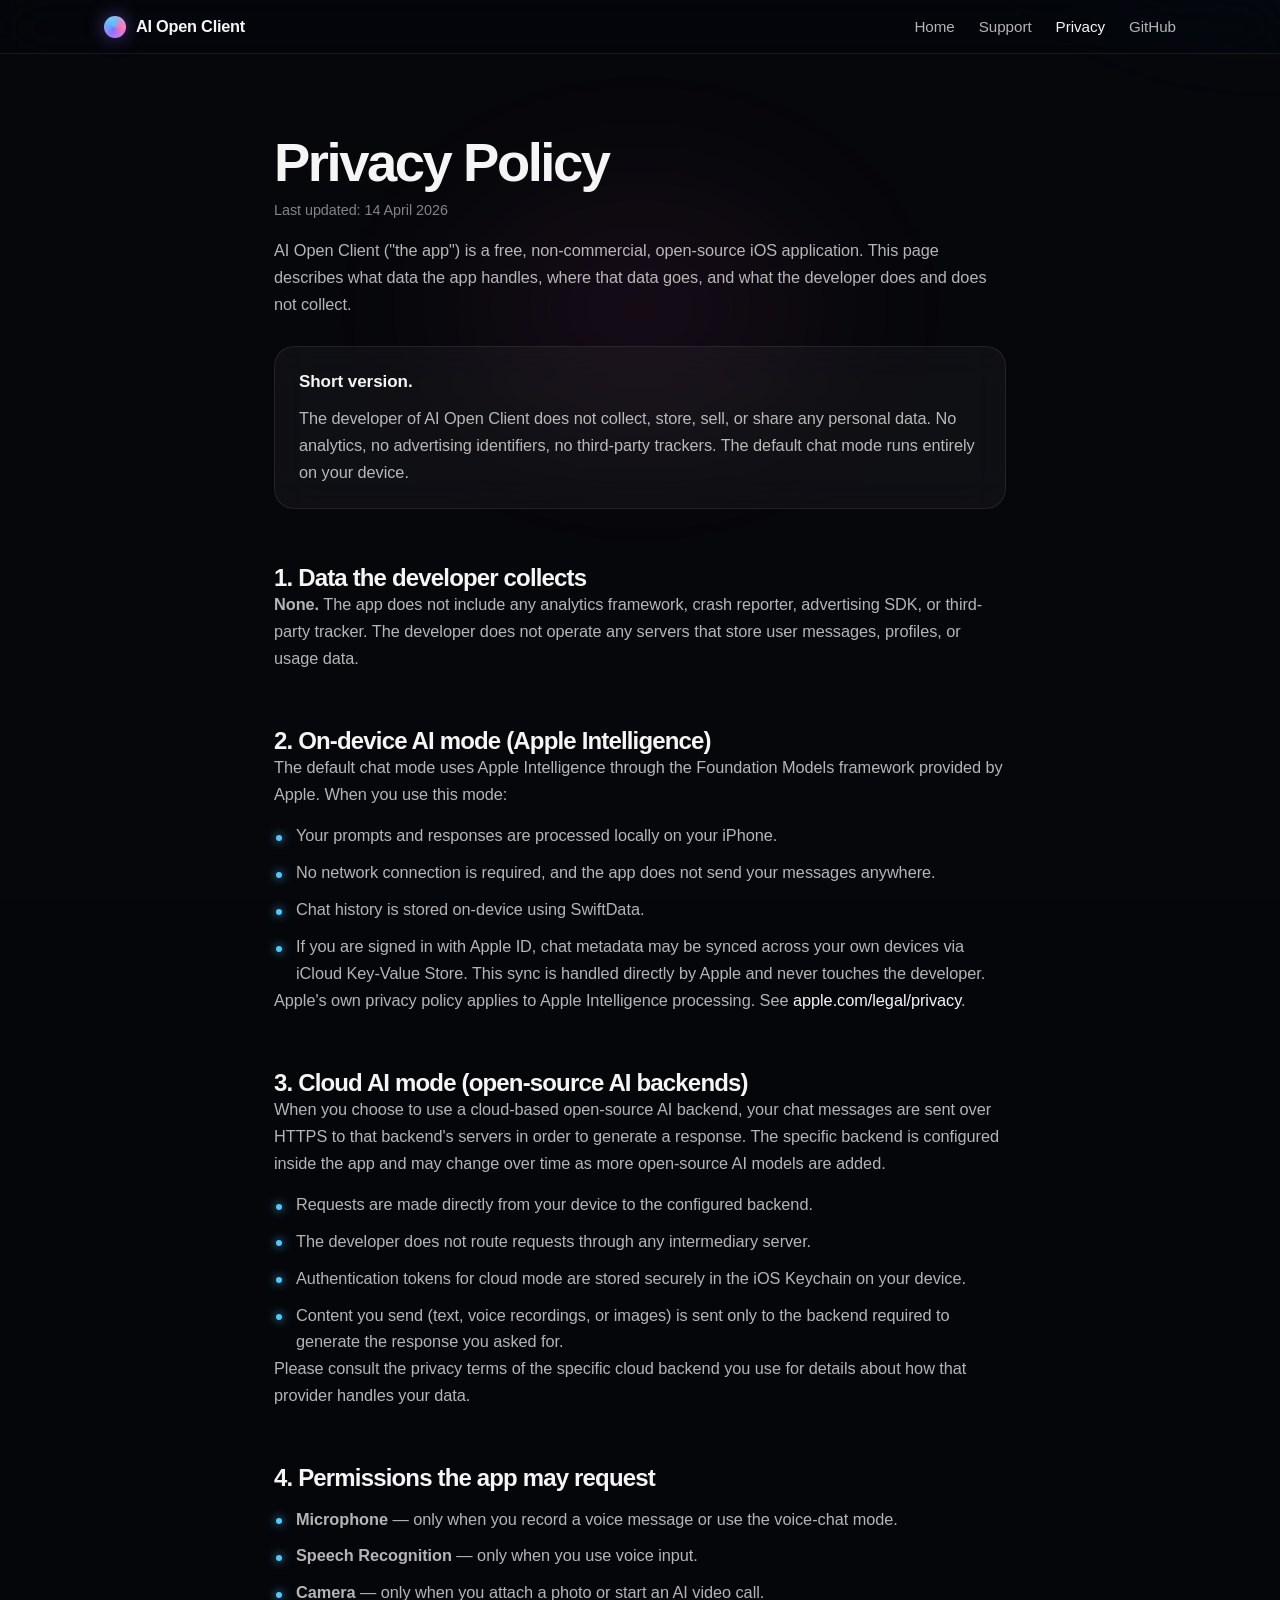
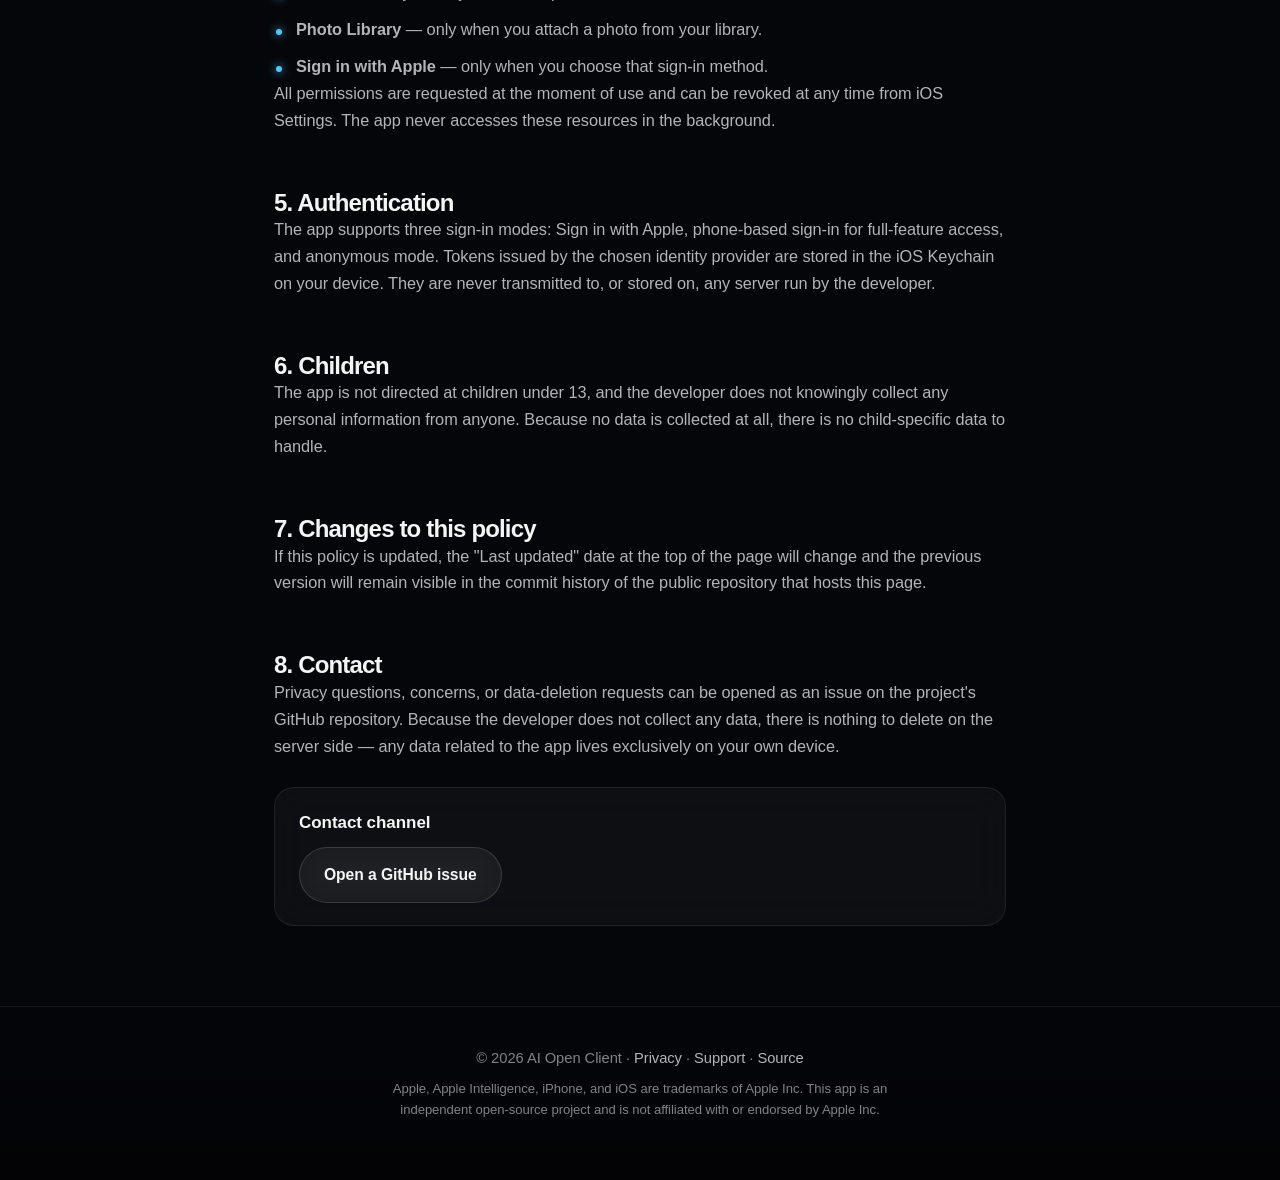
==== privacy.html @ 2286ef1a "Add landing, support, and privacy pages Static GitHub Pages site for AI Open Client. Three hand-writ" ====
<!DOCTYPE html>
<html lang="en">
<head>
  <meta charset="UTF-8">
  <meta name="viewport" content="width=device-width, initial-scale=1.0, viewport-fit=cover">
  <meta name="theme-color" content="#05060a">
  <title>Privacy Policy — AI Open Client</title>
  <meta name="description" content="Privacy policy for AI Open Client, a free open-source iOS app with Apple Intelligence on-device and additional open-source AI models.">

  <link rel="stylesheet" href="assets/styles.css">
  <link rel="icon" href="data:image/svg+xml,%3Csvg%20xmlns%3D%22http%3A%2F%2Fwww.w3.org%2F2000%2Fsvg%22%20viewBox%3D%220%200%20100%20100%22%3E%3Cdefs%3E%3ClinearGradient%20id%3D%22g%22%20x1%3D%220%22%20y1%3D%220%22%20x2%3D%221%22%20y2%3D%221%22%3E%3Cstop%20offset%3D%220%25%22%20stop-color%3D%22%238a6bff%22%2F%3E%3Cstop%20offset%3D%22100%25%22%20stop-color%3D%22%234ec9ff%22%2F%3E%3C%2FlinearGradient%3E%3C%2Fdefs%3E%3Ccircle%20cx%3D%2250%22%20cy%3D%2250%22%20r%3D%2244%22%20fill%3D%22url(%23g)%22%2F%3E%3C%2Fsvg%3E">
</head>
<body>
  <header class="nav">
    <div class="nav-inner">
      <a class="brand" href="index.html">
        <span class="brand-dot" aria-hidden="true"></span>
        AI Open Client
      </a>
      <nav>
        <a href="index.html">Home</a>
        <a href="support.html">Support</a>
        <a href="privacy.html" aria-current="page">Privacy</a>
        <a href="https://github.com/DmitriyBagrov92/open-ai-client-ios" target="_blank" rel="noopener" class="hide-mobile">GitHub</a>
      </nav>
    </div>
  </header>

  <main class="doc">
    <div class="container">
      <h1>Privacy Policy</h1>
      <p class="meta">Last updated: 14 April 2026</p>

      <p>AI Open Client ("the app") is a free, non-commercial, open-source iOS application. This page describes what data the app handles, where that data goes, and what the developer does and does not collect.</p>

      <div class="callout">
        <strong>Short version.</strong>
        <p style="margin-top:10px;">The developer of AI Open Client does not collect, store, sell, or share any personal data. No analytics, no advertising identifiers, no third-party trackers. The default chat mode runs entirely on your device.</p>
      </div>

      <h2>1. Data the developer collects</h2>
      <p><strong>None.</strong> The app does not include any analytics framework, crash reporter, advertising SDK, or third-party tracker. The developer does not operate any servers that store user messages, profiles, or usage data.</p>

      <h2>2. On-device AI mode (Apple Intelligence)</h2>
      <p>The default chat mode uses Apple Intelligence through the Foundation Models framework provided by Apple. When you use this mode:</p>
      <ul>
        <li>Your prompts and responses are processed locally on your iPhone.</li>
        <li>No network connection is required, and the app does not send your messages anywhere.</li>
        <li>Chat history is stored on-device using SwiftData.</li>
        <li>If you are signed in with Apple ID, chat metadata may be synced across your own devices via iCloud Key-Value Store. This sync is handled directly by Apple and never touches the developer.</li>
      </ul>
      <p>Apple's own privacy policy applies to Apple Intelligence processing. See <a href="https://www.apple.com/legal/privacy/" target="_blank" rel="noopener">apple.com/legal/privacy</a>.</p>

      <h2>3. Cloud AI mode (open-source AI backends)</h2>
      <p>When you choose to use a cloud-based open-source AI backend, your chat messages are sent over HTTPS to that backend's servers in order to generate a response. The specific backend is configured inside the app and may change over time as more open-source AI models are added.</p>
      <ul>
        <li>Requests are made directly from your device to the configured backend.</li>
        <li>The developer does not route requests through any intermediary server.</li>
        <li>Authentication tokens for cloud mode are stored securely in the iOS Keychain on your device.</li>
        <li>Content you send (text, voice recordings, or images) is sent only to the backend required to generate the response you asked for.</li>
      </ul>
      <p>Please consult the privacy terms of the specific cloud backend you use for details about how that provider handles your data.</p>

      <h2>4. Permissions the app may request</h2>
      <ul>
        <li><strong>Microphone</strong> — only when you record a voice message or use the voice-chat mode.</li>
        <li><strong>Speech Recognition</strong> — only when you use voice input.</li>
        <li><strong>Camera</strong> — only when you attach a photo or start an AI video call.</li>
        <li><strong>Photo Library</strong> — only when you attach a photo from your library.</li>
        <li><strong>Sign in with Apple</strong> — only when you choose that sign-in method.</li>
      </ul>
      <p>All permissions are requested at the moment of use and can be revoked at any time from iOS Settings. The app never accesses these resources in the background.</p>

      <h2>5. Authentication</h2>
      <p>The app supports three sign-in modes: Sign in with Apple, phone-based sign-in for full-feature access, and anonymous mode. Tokens issued by the chosen identity provider are stored in the iOS Keychain on your device. They are never transmitted to, or stored on, any server run by the developer.</p>

      <h2>6. Children</h2>
      <p>The app is not directed at children under 13, and the developer does not knowingly collect any personal information from anyone. Because no data is collected at all, there is no child-specific data to handle.</p>

      <h2>7. Changes to this policy</h2>
      <p>If this policy is updated, the "Last updated" date at the top of the page will change and the previous version will remain visible in the commit history of the public repository that hosts this page.</p>

      <h2>8. Contact</h2>
      <p>Privacy questions, concerns, or data-deletion requests can be opened as an issue on the project's GitHub repository. Because the developer does not collect any data, there is nothing to delete on the server side — any data related to the app lives exclusively on your own device.</p>

      <div class="callout">
        <strong>Contact channel</strong>
        <p style="margin-top:10px;">
          <a class="btn btn-ghost" href="https://github.com/DmitriyBagrov92/open-ai-client-ios/issues/new" target="_blank" rel="noopener">Open a GitHub issue</a>
        </p>
      </div>
    </div>
  </main>

  <footer>
    <div class="container footer-inner">
      <p>
        © 2026 AI Open Client ·
        <a href="privacy.html">Privacy</a> ·
        <a href="support.html">Support</a> ·
        <a href="https://github.com/DmitriyBagrov92/open-ai-client-ios" target="_blank" rel="noopener">Source</a>
      </p>
      <p class="small">Apple, Apple Intelligence, iPhone, and iOS are trademarks of Apple Inc. This app is an independent open-source project and is not affiliated with or endorsed by Apple Inc.</p>
    </div>
  </footer>
</body>
</html>
---- assets/styles.css ----
/* ============================================================
   AI Open Client — Liquid Glass landing theme
   ============================================================ */

:root {
  --bg: #05060a;
  --bg-elevated: #0b0d14;
  --surface: rgba(255, 255, 255, 0.04);
  --surface-hover: rgba(255, 255, 255, 0.07);
  --border: rgba(255, 255, 255, 0.08);
  --border-strong: rgba(255, 255, 255, 0.14);

  --text: rgba(255, 255, 255, 0.96);
  --text-dim: rgba(255, 255, 255, 0.7);
  --text-muted: rgba(255, 255, 255, 0.5);

  --accent-1: #8a6bff;
  --accent-2: #4ec9ff;
  --accent-3: #ff6eb4;

  --radius-sm: 12px;
  --radius-md: 20px;
  --radius-lg: 28px;
  --radius-full: 9999px;

  --maxw: 1120px;

  --shadow-soft: 0 20px 60px -20px rgba(0, 0, 0, 0.6);
  --shadow-ring: 0 0 0 1px var(--border) inset;

  --font-display: -apple-system, BlinkMacSystemFont, "SF Pro Display",
    "SF Pro Text", "Helvetica Neue", Arial, sans-serif;
}

*,
*::before,
*::after {
  box-sizing: border-box;
}

html {
  scroll-behavior: smooth;
  -webkit-text-size-adjust: 100%;
}

body {
  margin: 0;
  background: var(--bg);
  color: var(--text);
  font-family: var(--font-display);
  font-size: 17px;
  line-height: 1.55;
  font-weight: 400;
  letter-spacing: -0.003em;
  -webkit-font-smoothing: antialiased;
  -moz-osx-font-smoothing: grayscale;
  min-height: 100svh;
  overflow-x: hidden;
}

/* ---------- Ambient aurora backdrop (covers the whole page) ---------- */

body::before {
  content: "";
  position: fixed;
  inset: -20vmax;
  pointer-events: none;
  z-index: -2;
  background:
    radial-gradient(
      ellipse 45vmax 35vmax at 20% -5%,
      rgba(138, 107, 255, 0.22),
      transparent 60%
    ),
    radial-gradient(
      ellipse 40vmax 30vmax at 85% 5%,
      rgba(78, 201, 255, 0.16),
      transparent 60%
    ),
    radial-gradient(
      ellipse 35vmax 25vmax at 50% 40%,
      rgba(255, 110, 180, 0.08),
      transparent 60%
    );
  filter: blur(50px) saturate(130%);
}

body::after {
  content: "";
  position: fixed;
  inset: 0;
  pointer-events: none;
  z-index: -1;
  background-image: radial-gradient(
    rgba(255, 255, 255, 0.035) 1px,
    transparent 1px
  );
  background-size: 2px 2px;
  mix-blend-mode: overlay;
  opacity: 0.7;
}

/* ---------- Typography ---------- */

h1,
h2,
h3,
h4 {
  margin: 0;
  font-weight: 600;
  letter-spacing: -0.03em;
  color: var(--text);
}

h1 {
  font-size: clamp(2.6rem, 7.5vw, 5.25rem);
  line-height: 1.03;
  font-weight: 700;
  letter-spacing: -0.045em;
}

h2 {
  font-size: clamp(1.75rem, 3.5vw, 2.75rem);
  line-height: 1.1;
  letter-spacing: -0.035em;
}

h3 {
  font-size: 1.15rem;
  line-height: 1.35;
  font-weight: 600;
}

p {
  margin: 0;
  color: var(--text-dim);
}

a {
  color: var(--text);
  text-decoration: none;
  transition: color 0.2s ease;
}

a:hover {
  color: #fff;
}

*:focus-visible {
  outline: 2px solid var(--accent-2);
  outline-offset: 3px;
  border-radius: 6px;
}

/* ---------- Layout containers ---------- */

.container {
  width: 100%;
  max-width: var(--maxw);
  margin: 0 auto;
  padding: 0 24px;
}

main {
  padding-bottom: 80px;
}

.section {
  padding: 96px 0;
}

.section-narrow .container {
  max-width: 780px;
  text-align: center;
}

.section-lead {
  color: var(--text-dim);
  font-size: 1.1rem;
  max-width: 640px;
  margin-top: 16px;
}

.section-narrow .section-lead {
  margin: 16px auto 0;
}

/* ---------- Nav ---------- */

.nav {
  position: sticky;
  top: 0;
  z-index: 50;
  padding: 14px 0;
  backdrop-filter: blur(24px) saturate(180%);
  -webkit-backdrop-filter: blur(24px) saturate(180%);
  background: rgba(5, 6, 10, 0.55);
  border-bottom: 1px solid var(--border);
}

.nav-inner {
  display: flex;
  align-items: center;
  justify-content: space-between;
  gap: 16px;
  max-width: var(--maxw);
  margin: 0 auto;
  padding: 0 24px;
}

.brand {
  font-weight: 600;
  letter-spacing: -0.015em;
  font-size: 1.02rem;
  display: inline-flex;
  align-items: center;
  gap: 10px;
}

.brand .brand-dot {
  width: 22px;
  height: 22px;
  border-radius: 999px;
  background: conic-gradient(
    from 210deg,
    var(--accent-1),
    var(--accent-2),
    var(--accent-3),
    var(--accent-1)
  );
  filter: blur(0.3px);
  box-shadow:
    0 0 18px rgba(138, 107, 255, 0.5),
    inset 0 0 8px rgba(255, 255, 255, 0.25);
}

.nav nav {
  display: flex;
  gap: 24px;
  align-items: center;
  font-size: 0.95rem;
}

.nav nav a {
  color: var(--text-dim);
}

.nav nav a:hover,
.nav nav a[aria-current="page"] {
  color: var(--text);
}

/* ---------- Hero ---------- */

.hero {
  position: relative;
  padding: 120px 0 80px;
  overflow: hidden;
}

.hero-inner {
  max-width: var(--maxw);
  margin: 0 auto;
  padding: 0 24px;
  text-align: center;
  position: relative;
  z-index: 1;
}

.chip {
  display: inline-flex;
  align-items: center;
  gap: 10px;
  padding: 8px 16px;
  border-radius: var(--radius-full);
  background: var(--surface);
  border: 1px solid var(--border);
  backdrop-filter: blur(20px);
  -webkit-backdrop-filter: blur(20px);
  font-size: 0.82rem;
  color: var(--text-dim);
  letter-spacing: 0.02em;
  text-transform: uppercase;
  font-weight: 500;
}

.chip::before {
  content: "";
  width: 7px;
  height: 7px;
  border-radius: 999px;
  background: var(--accent-2);
  box-shadow: 0 0 12px var(--accent-2);
}

.hero h1 {
  margin-top: 24px;
  background: linear-gradient(
    180deg,
    #ffffff 0%,
    rgba(255, 255, 255, 0.78) 100%
  );
  -webkit-background-clip: text;
  background-clip: text;
  color: transparent;
}

.hero .lede {
  max-width: 680px;
  margin: 24px auto 0;
  font-size: 1.2rem;
  line-height: 1.55;
  color: var(--text-dim);
}

.cta-row {
  margin-top: 36px;
  display: flex;
  gap: 14px;
  justify-content: center;
  flex-wrap: wrap;
}

.btn {
  display: inline-flex;
  align-items: center;
  justify-content: center;
  gap: 8px;
  padding: 14px 24px;
  border-radius: var(--radius-full);
  font-weight: 600;
  font-size: 0.98rem;
  letter-spacing: -0.005em;
  border: 1px solid transparent;
  cursor: pointer;
  transition: transform 0.15s ease, background 0.2s ease, border-color 0.2s ease;
}

.btn:active {
  transform: scale(0.97);
}

.btn-primary {
  background: #fff;
  color: #000;
  box-shadow:
    0 1px 0 0 rgba(255, 255, 255, 0.5) inset,
    0 10px 30px -10px rgba(255, 255, 255, 0.35);
}

.btn-primary:hover {
  color: #000;
  background: #f4f4f4;
}

.btn-ghost {
  background: var(--surface);
  border-color: var(--border-strong);
  color: var(--text);
  backdrop-filter: blur(18px);
  -webkit-backdrop-filter: blur(18px);
}

.btn-ghost:hover {
  background: var(--surface-hover);
  border-color: rgba(255, 255, 255, 0.24);
}

/* ---------- Glass card grid ---------- */

.card-grid {
  margin-top: 56px;
  display: grid;
  gap: 20px;
  grid-template-columns: repeat(auto-fit, minmax(280px, 1fr));
}

.glass-card {
  position: relative;
  padding: 28px;
  border-radius: var(--radius-lg);
  background: var(--surface);
  border: 1px solid var(--border);
  backdrop-filter: blur(24px) saturate(180%);
  -webkit-backdrop-filter: blur(24px) saturate(180%);
  box-shadow: var(--shadow-soft);
  overflow: hidden;
  transition: transform 0.25s ease, background 0.25s ease, border-color 0.25s ease;
}

.glass-card::before {
  content: "";
  position: absolute;
  inset: 0;
  border-radius: inherit;
  padding: 1px;
  background: linear-gradient(
    140deg,
    rgba(255, 255, 255, 0.22),
    rgba(255, 255, 255, 0) 40%,
    rgba(255, 255, 255, 0.06) 80%
  );
  -webkit-mask:
    linear-gradient(#000 0 0) content-box,
    linear-gradient(#000 0 0);
  -webkit-mask-composite: xor;
  mask-composite: exclude;
  pointer-events: none;
}

.glass-card:hover {
  transform: translateY(-3px);
  background: var(--surface-hover);
  border-color: var(--border-strong);
}

.glass-card h3 {
  margin-bottom: 10px;
}

.glass-card p {
  font-size: 0.96rem;
  color: var(--text-dim);
}

/* ---------- Document pages (support / privacy) ---------- */

.doc {
  padding: 80px 0 40px;
}

.doc .container {
  max-width: 780px;
}

.doc h1 {
  font-size: clamp(2.2rem, 5vw, 3.4rem);
  line-height: 1.05;
}

.doc h2 {
  margin-top: 56px;
  font-size: 1.5rem;
}

.doc h3 {
  margin-top: 28px;
  font-size: 1.1rem;
  color: var(--text);
}

.doc p,
.doc li {
  color: var(--text-dim);
  font-size: 1.02rem;
  line-height: 1.65;
}

.doc p + p {
  margin-top: 14px;
}

.doc ul {
  padding-left: 0;
  list-style: none;
  margin: 14px 0 0;
}

.doc ul li {
  position: relative;
  padding-left: 22px;
  margin-top: 10px;
}

.doc ul li::before {
  content: "";
  position: absolute;
  left: 2px;
  top: 0.78em;
  width: 6px;
  height: 6px;
  border-radius: 999px;
  background: var(--accent-2);
  box-shadow: 0 0 10px var(--accent-2);
}

.doc .meta {
  font-size: 0.9rem;
  color: var(--text-muted);
  margin-top: 8px;
}

.doc .callout {
  margin-top: 28px;
  padding: 22px 24px;
  border-radius: var(--radius-md);
  background: var(--surface);
  border: 1px solid var(--border);
  backdrop-filter: blur(18px);
  -webkit-backdrop-filter: blur(18px);
}

.doc .callout strong {
  color: var(--text);
}

/* ---------- Footer ---------- */

footer {
  margin-top: 40px;
  padding: 40px 0 60px;
  border-top: 1px solid var(--border);
  background: linear-gradient(
    180deg,
    transparent 0%,
    rgba(0, 0, 0, 0.4) 100%
  );
}

.footer-inner {
  display: flex;
  flex-direction: column;
  gap: 10px;
  align-items: center;
  text-align: center;
}

.footer-inner p {
  font-size: 0.92rem;
  color: var(--text-muted);
}

.footer-inner .small {
  font-size: 0.82rem;
  color: var(--text-muted);
  max-width: 560px;
}

.footer-inner a {
  color: var(--text-dim);
}

.footer-inner a:hover {
  color: var(--text);
}

/* ---------- Responsive tweaks ---------- */

@media (max-width: 720px) {
  .section {
    padding: 72px 0;
  }

  .hero {
    padding: 80px 0 56px;
  }

  .nav nav {
    gap: 16px;
    font-size: 0.9rem;
  }

  .nav nav a.hide-mobile {
    display: none;
  }

  .glass-card {
    padding: 22px;
  }
}

@media (prefers-reduced-motion: reduce) {
  html {
    scroll-behavior: auto;
  }

  * {
    transition: none !important;
  }
}
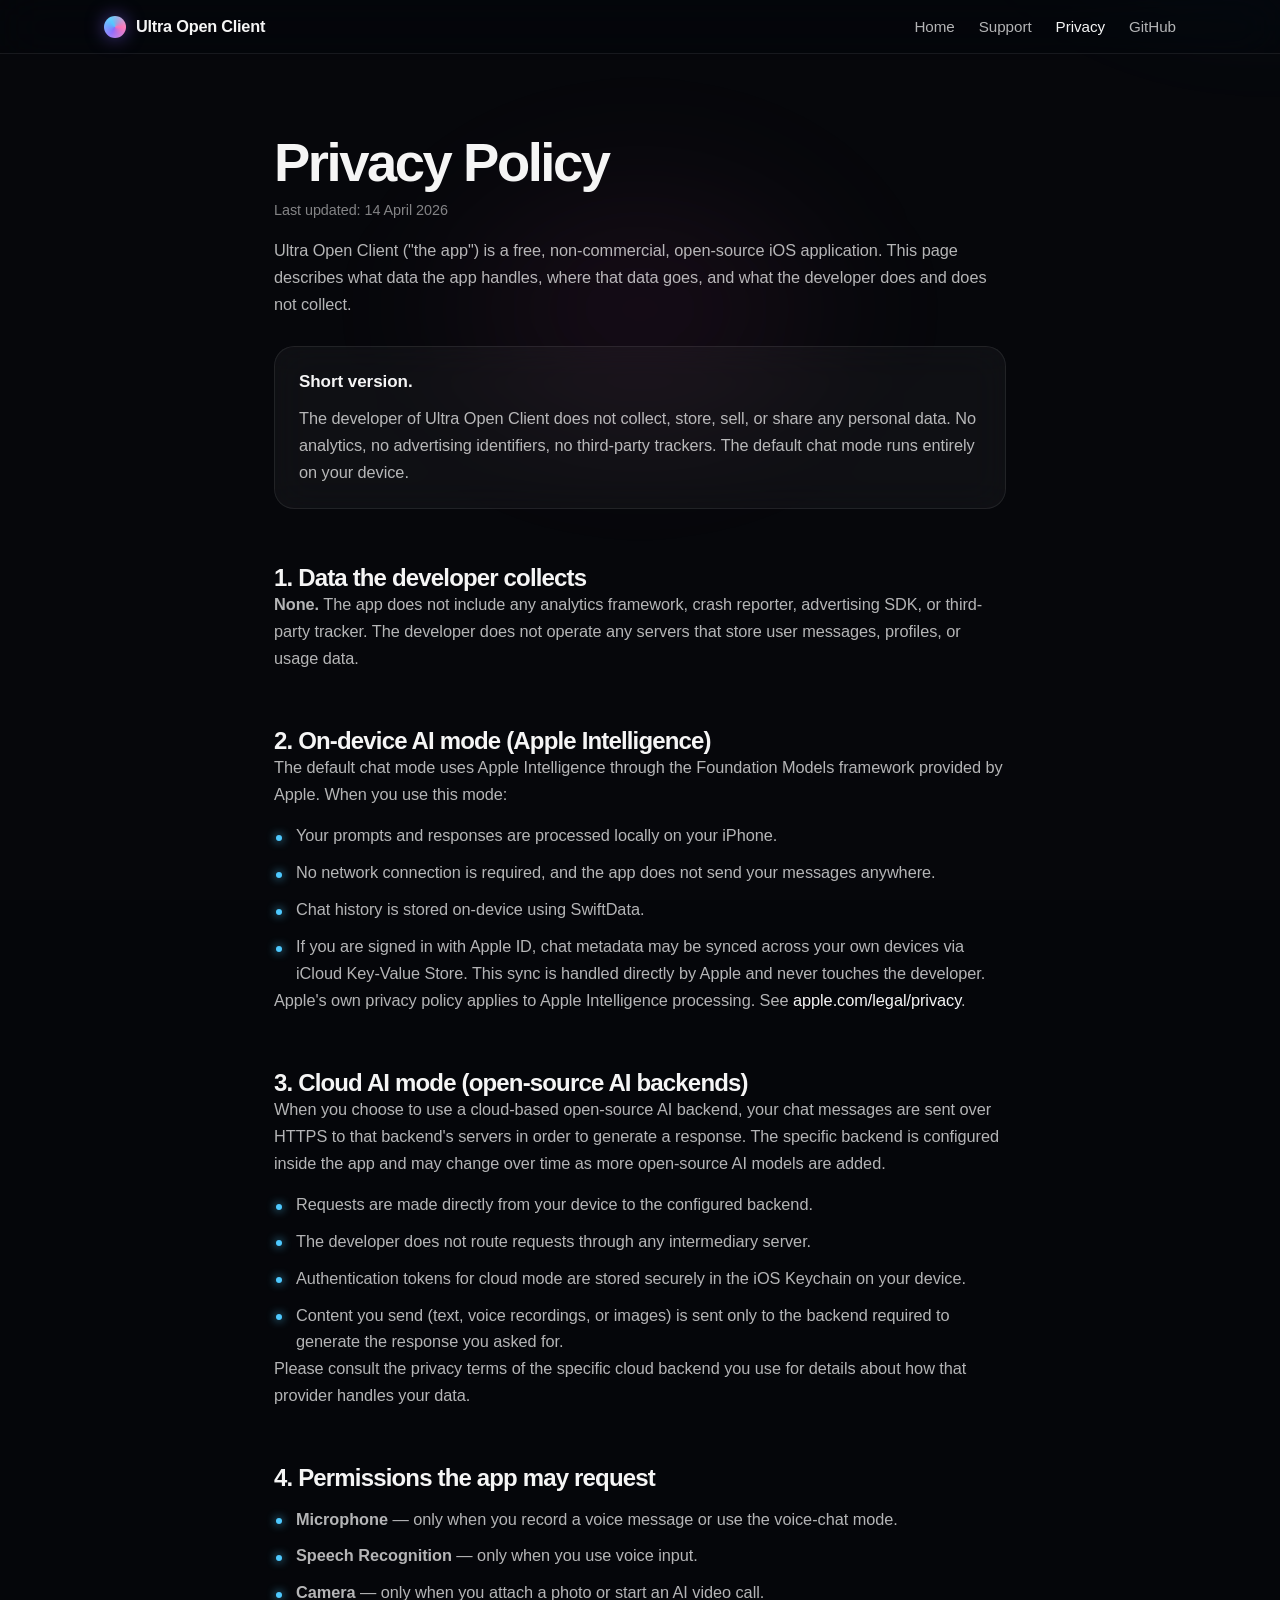
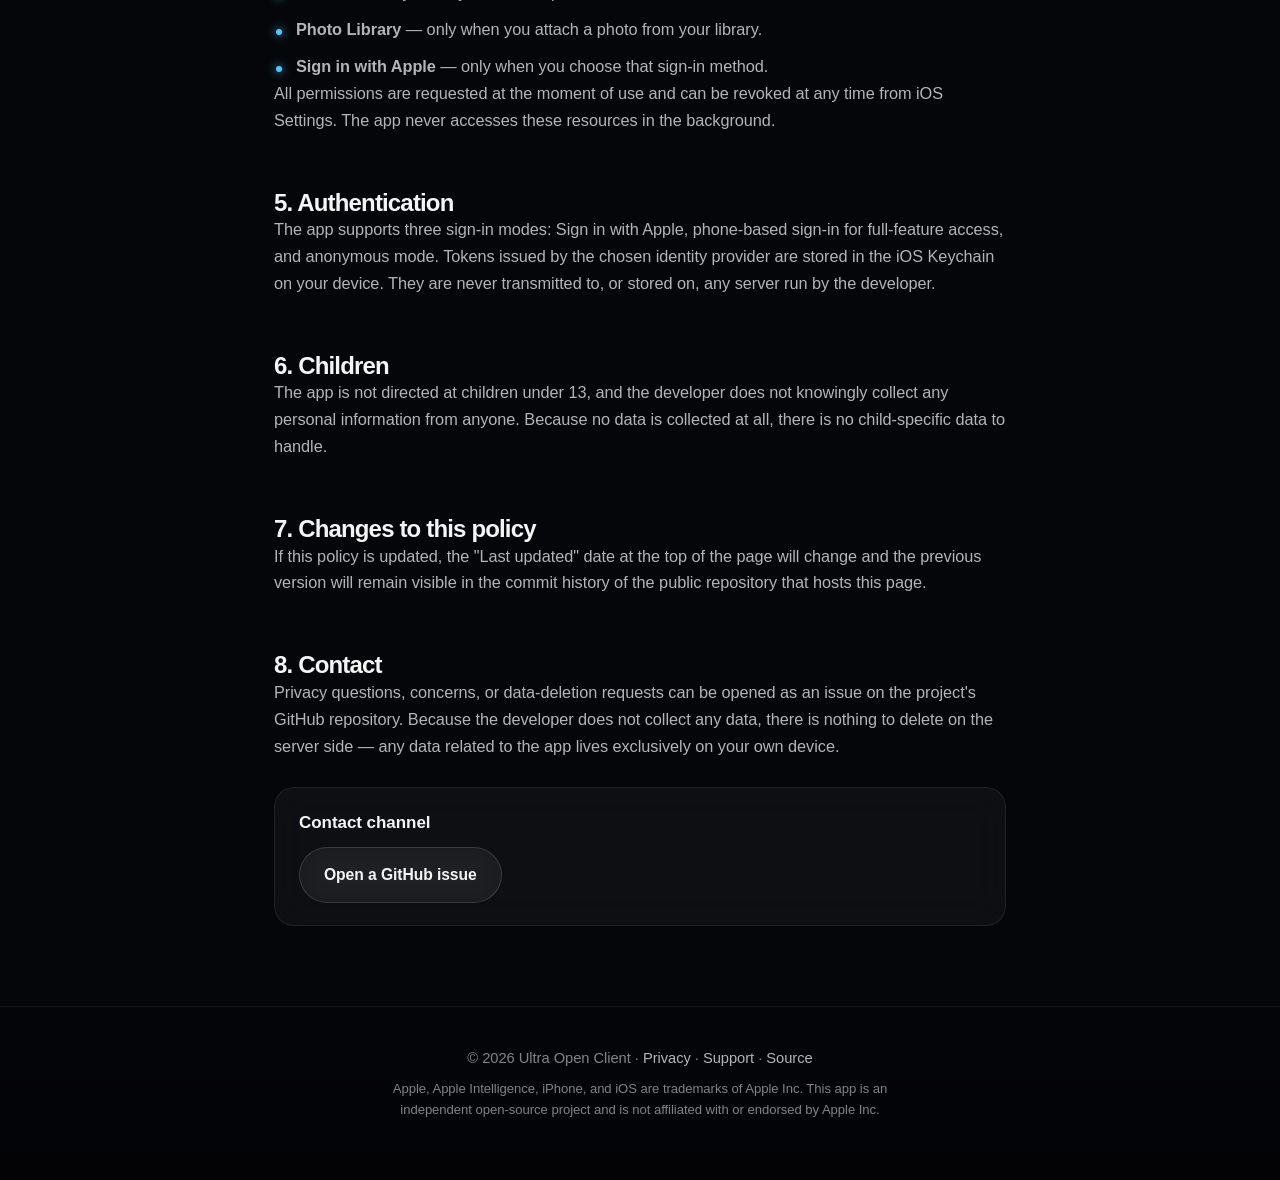
==== commit f1577df6: "Rename site to Ultra Open Client Updates the marketing landing page, support page, privacy policy, R" ====
--- a/privacy.html
+++ b/privacy.html
@@ -4,8 +4,8 @@
   <meta charset="UTF-8">
   <meta name="viewport" content="width=device-width, initial-scale=1.0, viewport-fit=cover">
   <meta name="theme-color" content="#05060a">
-  <title>Privacy Policy — AI Open Client</title>
-  <meta name="description" content="Privacy policy for AI Open Client, a free open-source iOS app with Apple Intelligence on-device and additional open-source AI models.">
+  <title>Privacy Policy — Ultra Open Client</title>
+  <meta name="description" content="Privacy policy for Ultra Open Client, a free open-source iOS app with Apple Intelligence on-device and additional open-source AI models.">
 
   <link rel="stylesheet" href="assets/styles.css">
   <link rel="icon" href="data:image/svg+xml,%3Csvg%20xmlns%3D%22http%3A%2F%2Fwww.w3.org%2F2000%2Fsvg%22%20viewBox%3D%220%200%20100%20100%22%3E%3Cdefs%3E%3ClinearGradient%20id%3D%22g%22%20x1%3D%220%22%20y1%3D%220%22%20x2%3D%221%22%20y2%3D%221%22%3E%3Cstop%20offset%3D%220%25%22%20stop-color%3D%22%238a6bff%22%2F%3E%3Cstop%20offset%3D%22100%25%22%20stop-color%3D%22%234ec9ff%22%2F%3E%3C%2FlinearGradient%3E%3C%2Fdefs%3E%3Ccircle%20cx%3D%2250%22%20cy%3D%2250%22%20r%3D%2244%22%20fill%3D%22url(%23g)%22%2F%3E%3C%2Fsvg%3E">
@@ -15,7 +15,7 @@
     <div class="nav-inner">
       <a class="brand" href="index.html">
         <span class="brand-dot" aria-hidden="true"></span>
-        AI Open Client
+        Ultra Open Client
       </a>
       <nav>
         <a href="index.html">Home</a>
@@ -31,11 +31,11 @@
       <h1>Privacy Policy</h1>
       <p class="meta">Last updated: 14 April 2026</p>
 
-      <p>AI Open Client ("the app") is a free, non-commercial, open-source iOS application. This page describes what data the app handles, where that data goes, and what the developer does and does not collect.</p>
+      <p>Ultra Open Client ("the app") is a free, non-commercial, open-source iOS application. This page describes what data the app handles, where that data goes, and what the developer does and does not collect.</p>
 
       <div class="callout">
         <strong>Short version.</strong>
-        <p style="margin-top:10px;">The developer of AI Open Client does not collect, store, sell, or share any personal data. No analytics, no advertising identifiers, no third-party trackers. The default chat mode runs entirely on your device.</p>
+        <p style="margin-top:10px;">The developer of Ultra Open Client does not collect, store, sell, or share any personal data. No analytics, no advertising identifiers, no third-party trackers. The default chat mode runs entirely on your device.</p>
       </div>
 
       <h2>1. Data the developer collects</h2>
@@ -95,7 +95,7 @@
   <footer>
     <div class="container footer-inner">
       <p>
-        © 2026 AI Open Client ·
+        © 2026 Ultra Open Client ·
         <a href="privacy.html">Privacy</a> ·
         <a href="support.html">Support</a> ·
         <a href="https://github.com/DmitriyBagrov92/open-ai-client-ios" target="_blank" rel="noopener">Source</a>
--- a/assets/styles.css
+++ b/assets/styles.css
@@ -1,5 +1,5 @@
 /* ============================================================
-   AI Open Client — Liquid Glass landing theme
+   Ultra Open Client — Liquid Glass landing theme
    ============================================================ */
 
 :root {
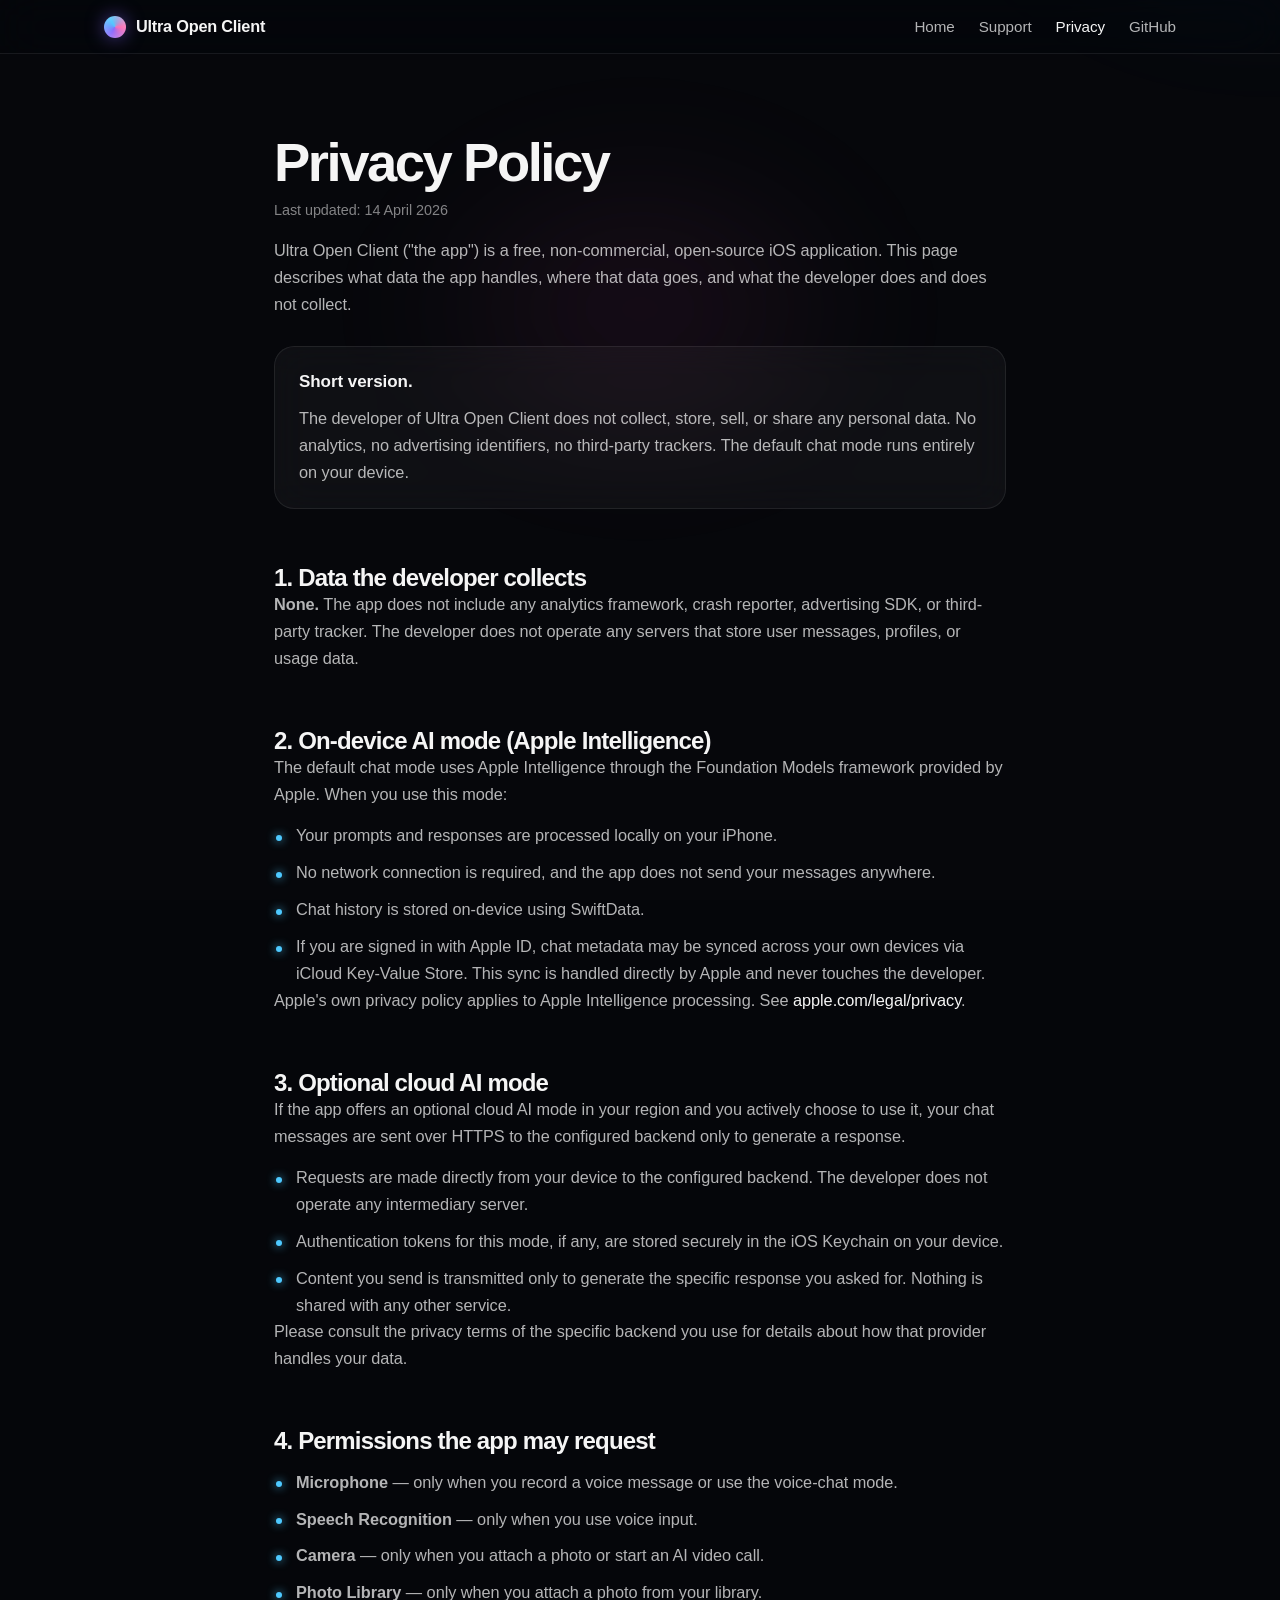
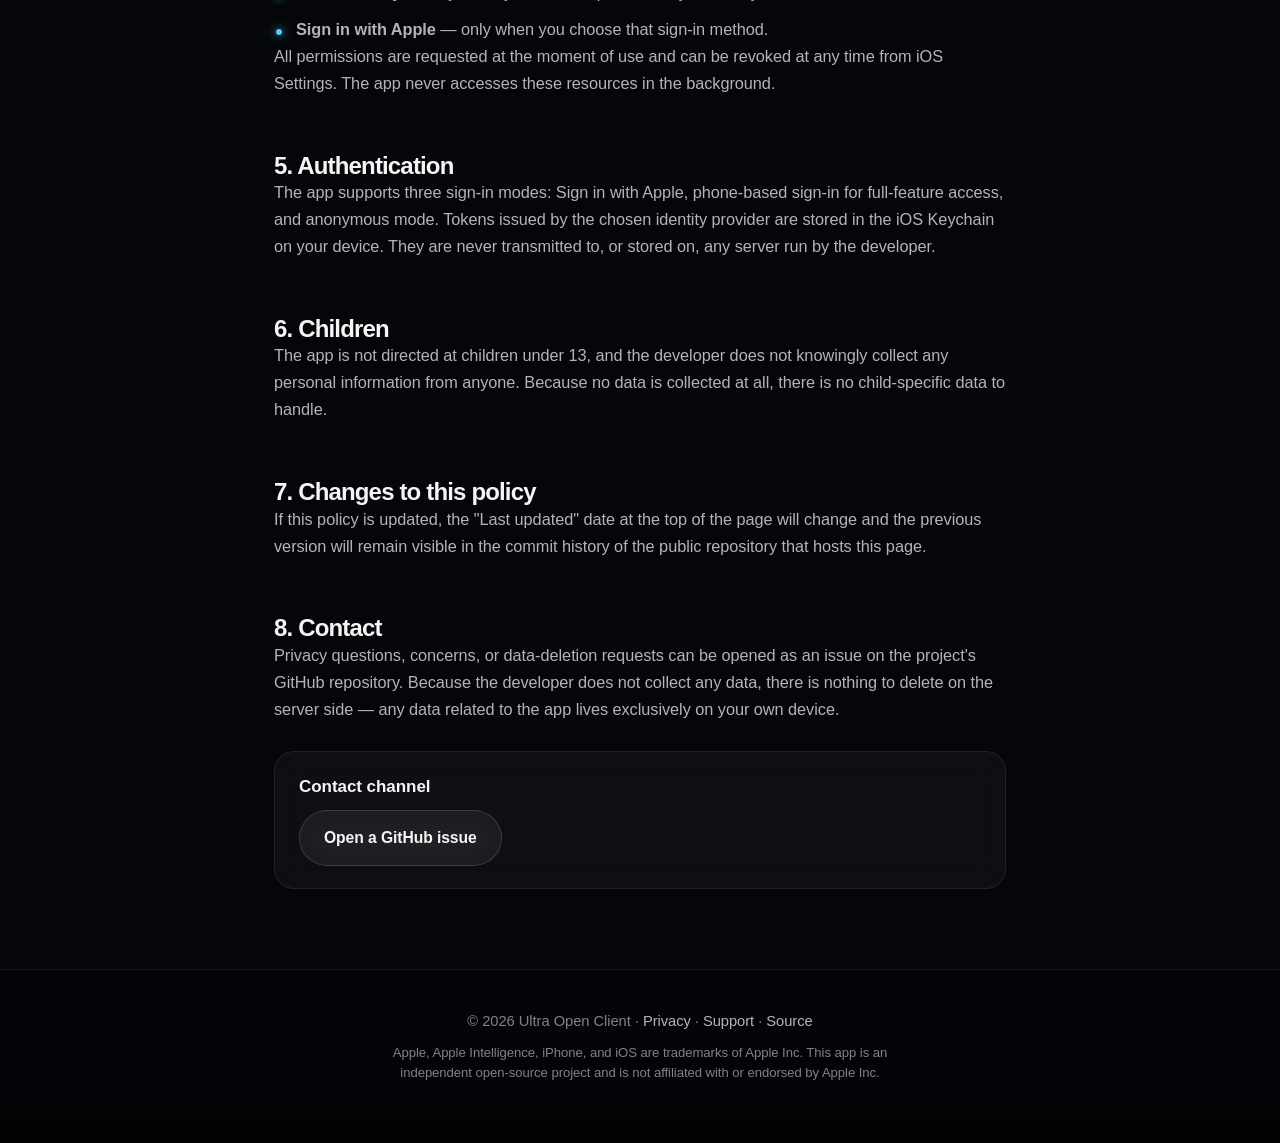
==== commit 5e099fb5: "Strip 'other open-source AI models' language for Guideline 1.1 Apple's AI-reviewer team flags any ph" ====
--- a/privacy.html
+++ b/privacy.html
@@ -5,7 +5,7 @@
   <meta name="viewport" content="width=device-width, initial-scale=1.0, viewport-fit=cover">
   <meta name="theme-color" content="#05060a">
   <title>Privacy Policy — Ultra Open Client</title>
-  <meta name="description" content="Privacy policy for Ultra Open Client, a free open-source iOS app with Apple Intelligence on-device and additional open-source AI models.">
+  <meta name="description" content="Privacy policy for Ultra Open Client, a free open-source iOS app for private AI chat powered by Apple Intelligence on-device.">
 
   <link rel="stylesheet" href="assets/styles.css">
   <link rel="icon" href="data:image/svg+xml,%3Csvg%20xmlns%3D%22http%3A%2F%2Fwww.w3.org%2F2000%2Fsvg%22%20viewBox%3D%220%200%20100%20100%22%3E%3Cdefs%3E%3ClinearGradient%20id%3D%22g%22%20x1%3D%220%22%20y1%3D%220%22%20x2%3D%221%22%20y2%3D%221%22%3E%3Cstop%20offset%3D%220%25%22%20stop-color%3D%22%238a6bff%22%2F%3E%3Cstop%20offset%3D%22100%25%22%20stop-color%3D%22%234ec9ff%22%2F%3E%3C%2FlinearGradient%3E%3C%2Fdefs%3E%3Ccircle%20cx%3D%2250%22%20cy%3D%2250%22%20r%3D%2244%22%20fill%3D%22url(%23g)%22%2F%3E%3C%2Fsvg%3E">
@@ -51,15 +51,14 @@
       </ul>
       <p>Apple's own privacy policy applies to Apple Intelligence processing. See <a href="https://www.apple.com/legal/privacy/" target="_blank" rel="noopener">apple.com/legal/privacy</a>.</p>
 
-      <h2>3. Cloud AI mode (open-source AI backends)</h2>
-      <p>When you choose to use a cloud-based open-source AI backend, your chat messages are sent over HTTPS to that backend's servers in order to generate a response. The specific backend is configured inside the app and may change over time as more open-source AI models are added.</p>
+      <h2>3. Optional cloud AI mode</h2>
+      <p>If the app offers an optional cloud AI mode in your region and you actively choose to use it, your chat messages are sent over HTTPS to the configured backend only to generate a response.</p>
       <ul>
-        <li>Requests are made directly from your device to the configured backend.</li>
-        <li>The developer does not route requests through any intermediary server.</li>
-        <li>Authentication tokens for cloud mode are stored securely in the iOS Keychain on your device.</li>
-        <li>Content you send (text, voice recordings, or images) is sent only to the backend required to generate the response you asked for.</li>
+        <li>Requests are made directly from your device to the configured backend. The developer does not operate any intermediary server.</li>
+        <li>Authentication tokens for this mode, if any, are stored securely in the iOS Keychain on your device.</li>
+        <li>Content you send is transmitted only to generate the specific response you asked for. Nothing is shared with any other service.</li>
       </ul>
-      <p>Please consult the privacy terms of the specific cloud backend you use for details about how that provider handles your data.</p>
+      <p>Please consult the privacy terms of the specific backend you use for details about how that provider handles your data.</p>
 
       <h2>4. Permissions the app may request</h2>
       <ul>
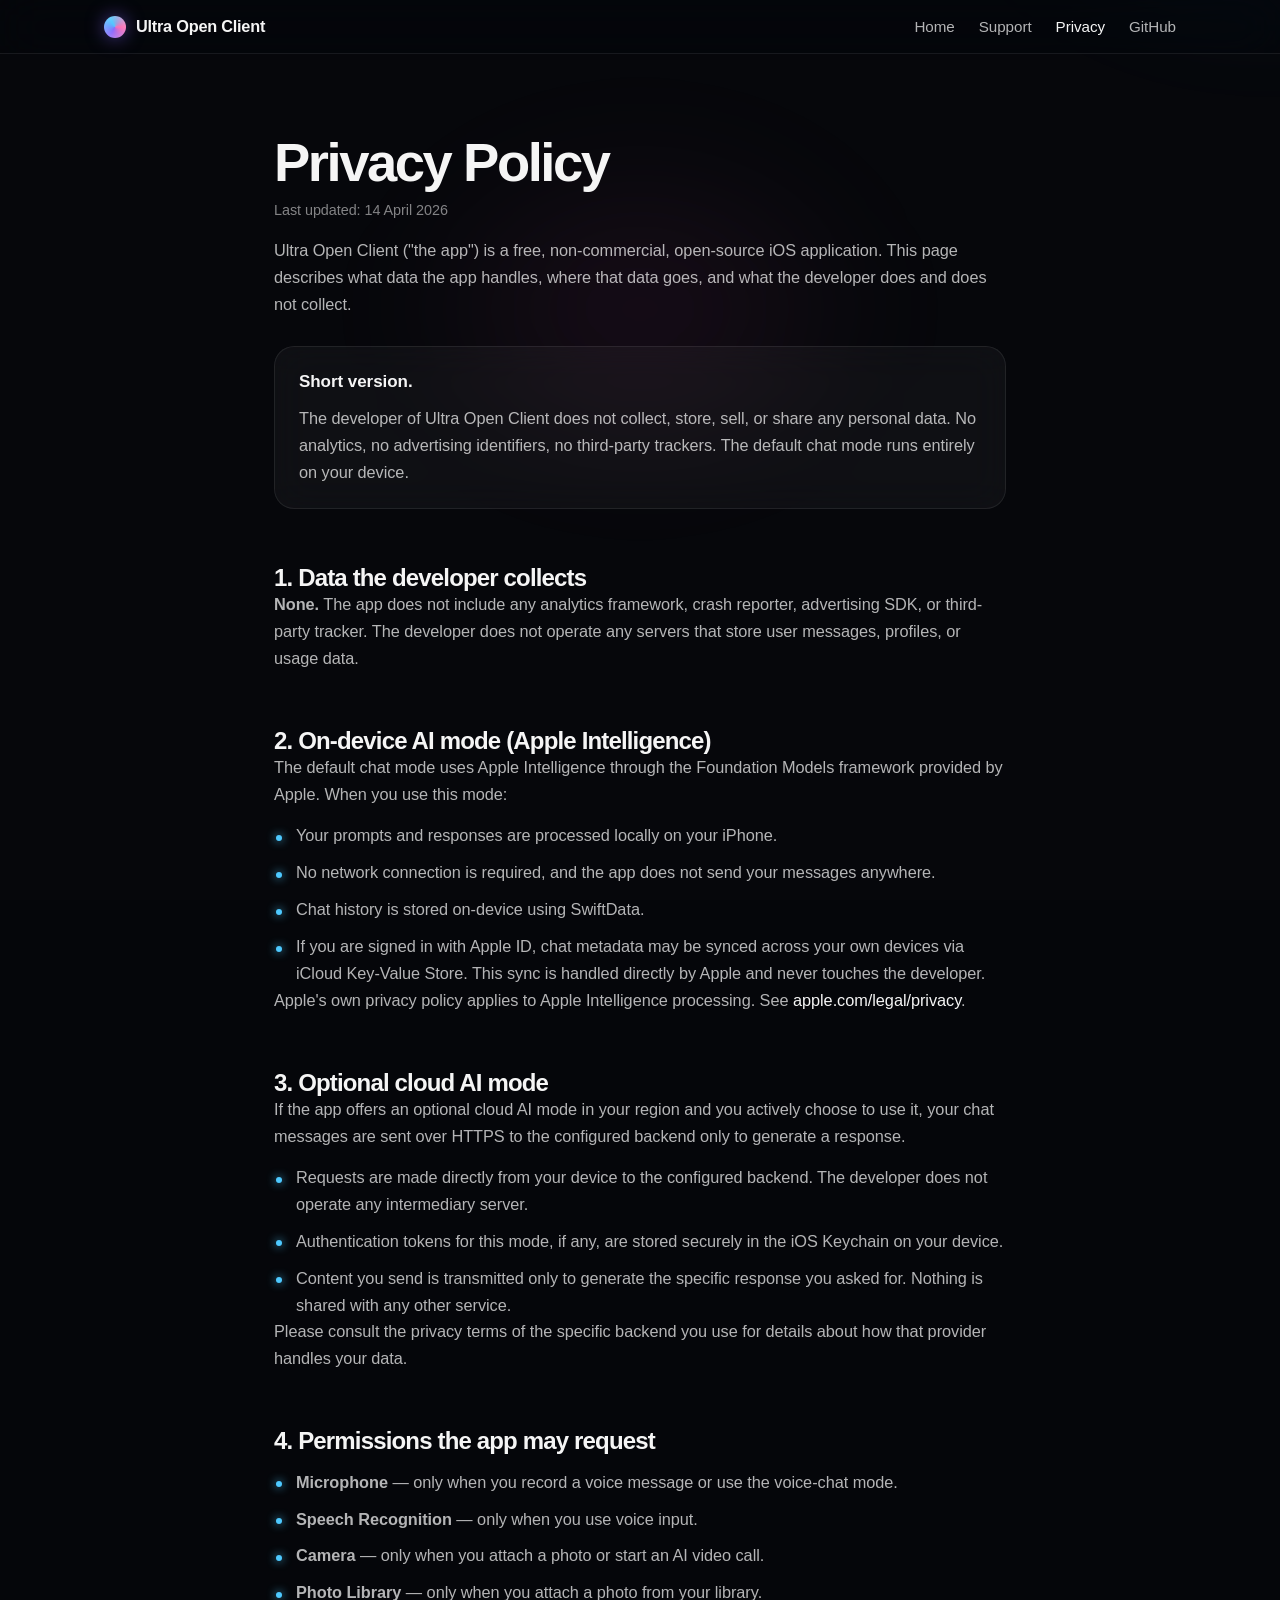
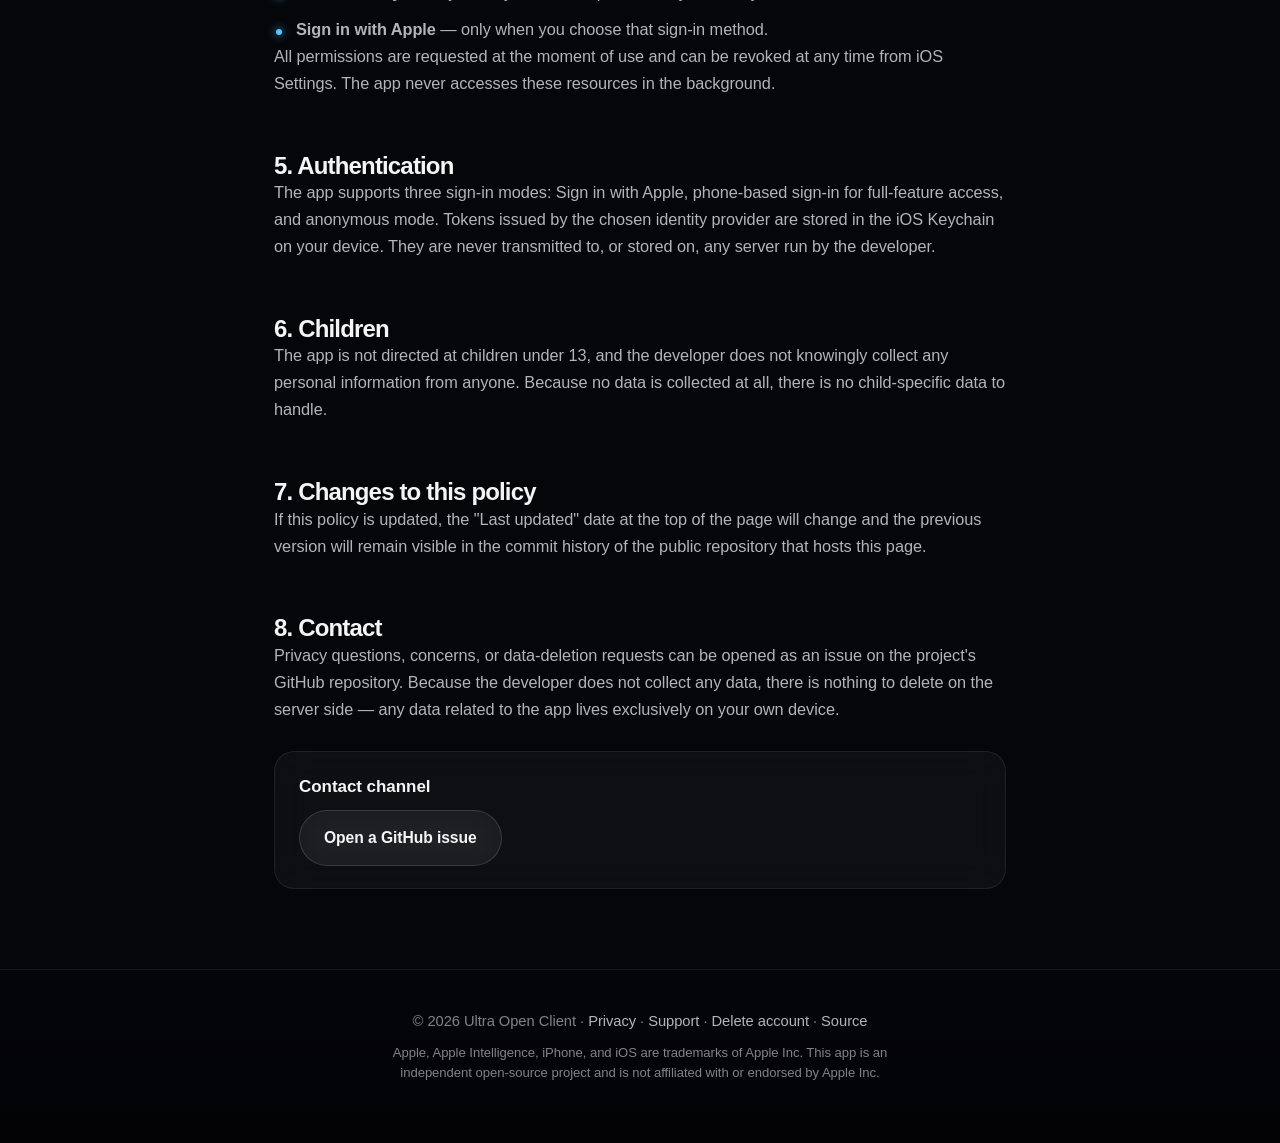
==== commit 77cc93ed: "Add delete-account.html confirmation page Companion page for the in-app "Delete Account" flow requir" ====
--- a/privacy.html
+++ b/privacy.html
@@ -97,6 +97,7 @@
         © 2026 Ultra Open Client ·
         <a href="privacy.html">Privacy</a> ·
         <a href="support.html">Support</a> ·
+        <a href="delete-account.html">Delete account</a> ·
         <a href="https://github.com/DmitriyBagrov92/open-ai-client-ios" target="_blank" rel="noopener">Source</a>
       </p>
       <p class="small">Apple, Apple Intelligence, iPhone, and iOS are trademarks of Apple Inc. This app is an independent open-source project and is not affiliated with or endorsed by Apple Inc.</p>
